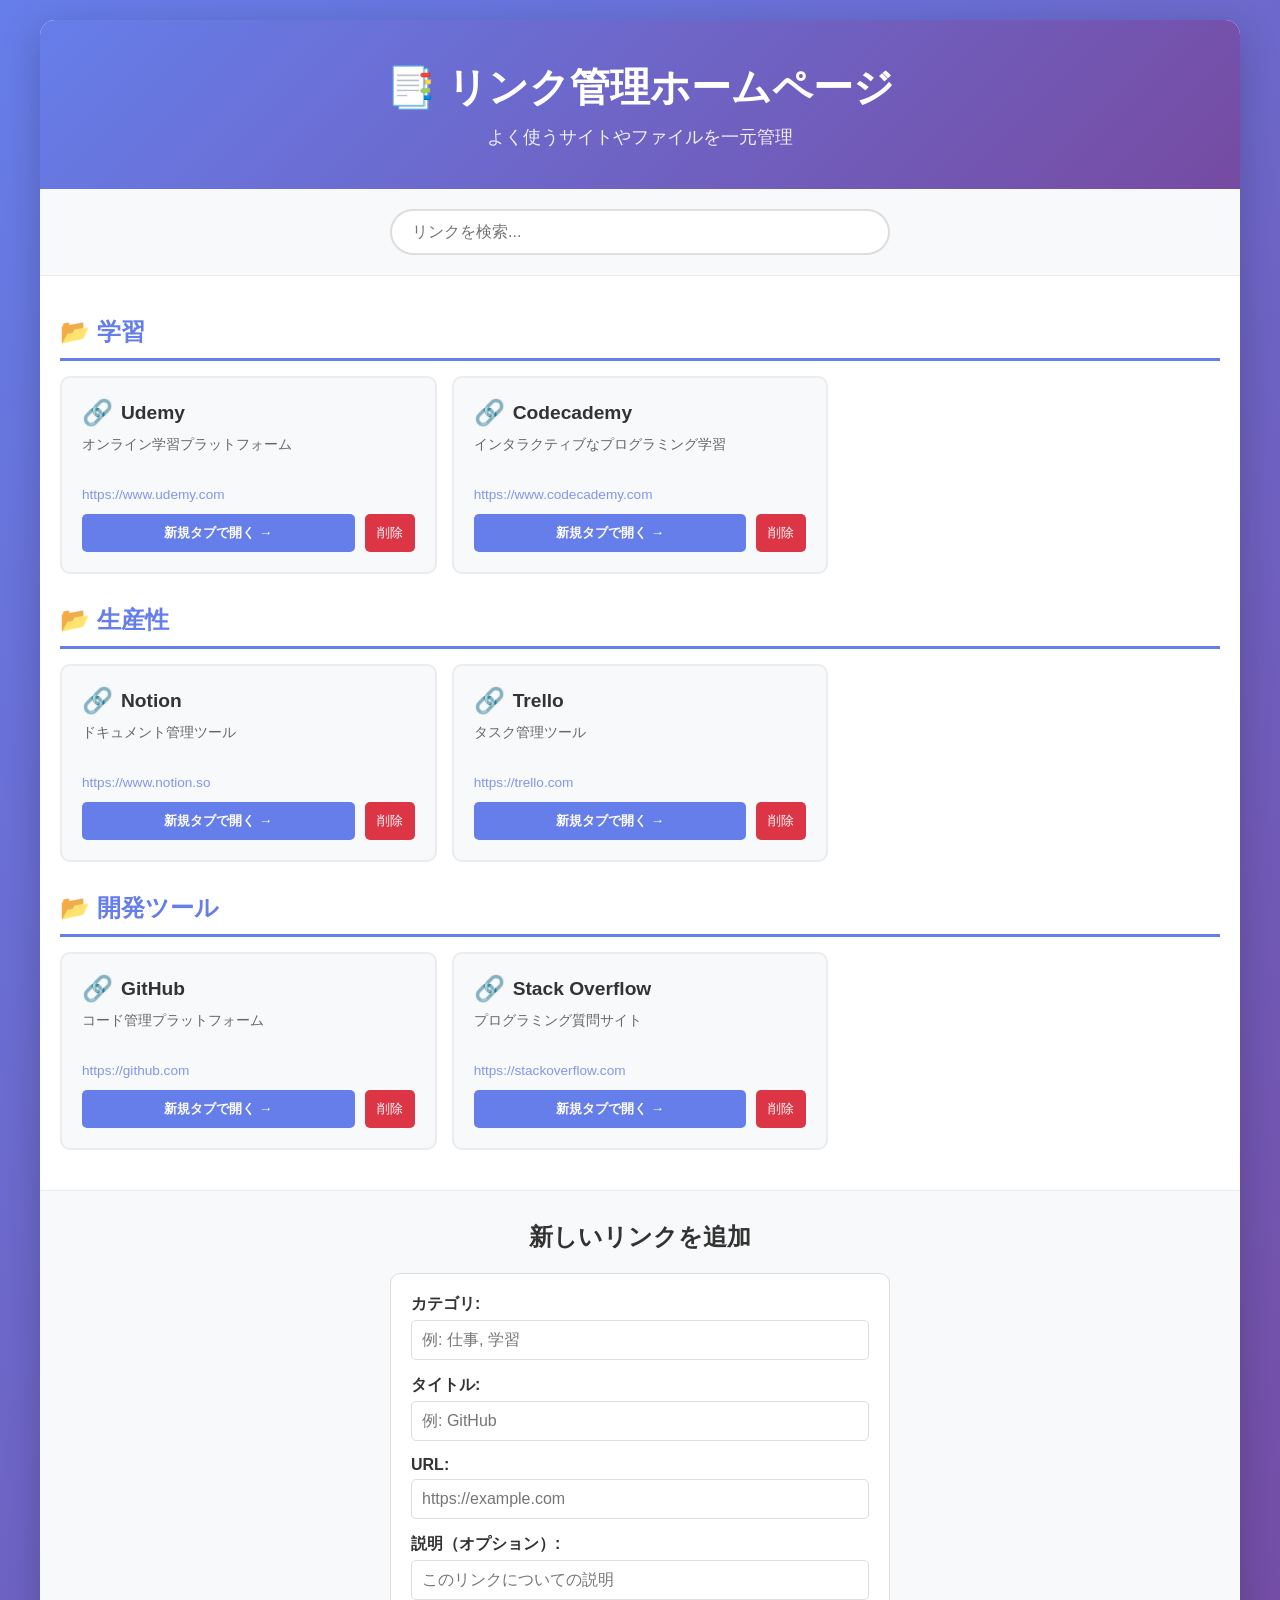
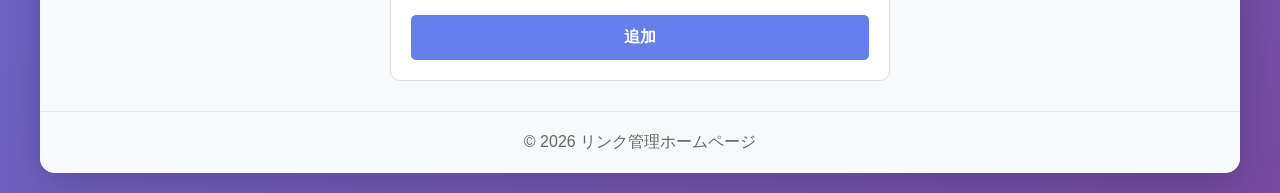
==== index.html @ 40111d93 "Add files via upload" ====
<!DOCTYPE html>
<html lang="ja">
<head>
    <meta charset="UTF-8">
    <meta name="viewport" content="width=device-width, initial-scale=1.0">
    <title>リンク管理ホームページ</title>
    <link rel="stylesheet" href="styles.css">
</head>
<body>
    <div class="container">
        <!-- ヘッダー -->
        <header class="header">
            <h1>📑 リンク管理ホームページ</h1>
            <p class="subtitle">よく使うサイトやファイルを一元管理</p>
        </header>

        <!-- 検索バー -->
        <div class="search-bar">
            <input 
                type="text" 
                id="searchInput" 
                placeholder="リンクを検索..."
                class="search-input"
            >
        </div>

        <!-- リンク一覧 -->
        <main class="main-content">
            <div id="linkContainer" class="link-container">
                <!-- カテゴリごとのリンクがここに表示されます -->
            </div>
        </main>

        <!-- リンク追加フォーム -->
        <section class="add-link-section">
            <h2>新しいリンクを追加</h2>
            <form id="addLinkForm" class="add-link-form">
                <div class="form-group">
                    <label for="category">カテゴリ:</label>
                    <input type="text" id="category" placeholder="例: 仕事, 学習" required>
                </div>
                <div class="form-group">
                    <label for="title">タイトル:</label>
                    <input type="text" id="title" placeholder="例: GitHub" required>
                </div>
                <div class="form-group">
                    <label for="url">URL:</label>
                    <input type="url" id="url" placeholder="https://example.com" required>
                </div>
                <div class="form-group">
                    <label for="description">説明（オプション）:</label>
                    <input type="text" id="description" placeholder="このリンクについての説明">
                </div>
                <button type="submit" class="btn-add">追加</button>
            </form>
        </section>

        <!-- フッター -->
        <footer class="footer">
            <p>&copy; 2026 リンク管理ホームページ</p>
        </footer>
    </div>

    <script src="script.js"></script>
</body>
</html>
---- styles.css ----
* {
    margin: 0;
    padding: 0;
    box-sizing: border-box;
}

body {
    font-family: 'Segoe UI', Tahoma, Geneva, Verdana, sans-serif;
    background: linear-gradient(135deg, #667eea 0%, #764ba2 100%);
    min-height: 100vh;
    padding: 20px;
}

.container {
    max-width: 1200px;
    margin: 0 auto;
    background: white;
    border-radius: 15px;
    box-shadow: 0 10px 40px rgba(0, 0, 0, 0.2);
    overflow: hidden;
}

/* ヘッダー */
.header {
    background: linear-gradient(135deg, #667eea 0%, #764ba2 100%);
    color: white;
    padding: 40px 20px;
    text-align: center;
}

.header h1 {
    font-size: 2.5em;
    margin-bottom: 10px;
}

.subtitle {
    font-size: 1.1em;
    opacity: 0.9;
}

/* 検索バー */
.search-bar {
    padding: 20px;
    background: #f8f9fa;
    border-bottom: 1px solid #e9ecef;
    display: flex;
    justify-content: center;
}

.search-input {
    width: 100%;
    max-width: 500px;
    padding: 12px 20px;
    border: 2px solid #ddd;
    border-radius: 25px;
    font-size: 1em;
    transition: border-color 0.3s;
}

.search-input:focus {
    outline: none;
    border-color: #667eea;
}

/* メインコンテンツ */
.main-content {
    padding: 40px 20px;
    min-height: 300px;
}

.link-container {
    display: grid;
    gap: 30px;
}

/* カテゴリセクション */
.category-section {
    animation: slideIn 0.3s ease-out;
}

@keyframes slideIn {
    from {
        opacity: 0;
        transform: translateY(10px);
    }
    to {
        opacity: 1;
        transform: translateY(0);
    }
}

.category-title {
    color: #667eea;
    font-size: 1.5em;
    margin-bottom: 15px;
    padding-bottom: 10px;
    border-bottom: 3px solid #667eea;
}

.links-grid {
    display: grid;
    grid-template-columns: repeat(auto-fill, minmax(280px, 1fr));
    gap: 15px;
}

/* リンクカード */
.link-card {
    background: #f8f9fa;
    border: 2px solid #e9ecef;
    border-radius: 10px;
    padding: 20px;
    transition: all 0.3s ease;
    cursor: pointer;
}

.link-card:hover {
    border-color: #667eea;
    box-shadow: 0 5px 15px rgba(102, 126, 234, 0.2);
    transform: translateY(-3px);
}

.link-card a {
    text-decoration: none;
    color: inherit;
}

.link-title {
    font-size: 1.2em;
    font-weight: bold;
    color: #333;
    margin-bottom: 8px;
    display: flex;
    align-items: center;
    gap: 8px;
}

.link-title::before {
    content: "🔗";
    font-size: 1.3em;
}

.link-description {
    color: #666;
    font-size: 0.9em;
    margin-bottom: 12px;
    min-height: 40px;
}

.link-url {
    color: #667eea;
    font-size: 0.85em;
    word-break: break-all;
    margin-bottom: 12px;
    opacity: 0.8;
}

.link-actions {
    display: flex;
    gap: 10px;
    margin-top: 12px;
}

.btn-open {
    flex: 1;
    padding: 10px;
    background: #667eea;
    color: white;
    border: none;
    border-radius: 5px;
    cursor: pointer;
    font-weight: bold;
    transition: background 0.3s;
}

.btn-open:hover {
    background: #764ba2;
}

.btn-delete {
    padding: 10px 12px;
    background: #dc3545;
    color: white;
    border: none;
    border-radius: 5px;
    cursor: pointer;
    transition: background 0.3s;
}

.btn-delete:hover {
    background: #c82333;
}

/* リンク追加セクション */
.add-link-section {
    background: #f8f9fa;
    padding: 30px 20px;
    border-top: 1px solid #e9ecef;
}

.add-link-section h2 {
    color: #333;
    margin-bottom: 20px;
    text-align: center;
}

.add-link-form {
    max-width: 500px;
    margin: 0 auto;
    background: white;
    padding: 20px;
    border-radius: 10px;
    border: 1px solid #ddd;
}

.form-group {
    margin-bottom: 15px;
}

.form-group label {
    display: block;
    margin-bottom: 5px;
    color: #333;
    font-weight: bold;
}

.form-group input {
    width: 100%;
    padding: 10px;
    border: 1px solid #ddd;
    border-radius: 5px;
    font-size: 1em;
}

.form-group input:focus {
    outline: none;
    border-color: #667eea;
    box-shadow: 0 0 5px rgba(102, 126, 234, 0.2);
}

.btn-add {
    width: 100%;
    padding: 12px;
    background: #667eea;
    color: white;
    border: none;
    border-radius: 5px;
    font-size: 1em;
    font-weight: bold;
    cursor: pointer;
    transition: background 0.3s;
}

.btn-add:hover {
    background: #764ba2;
}

/* フッター */
.footer {
    background: #f8f9fa;
    text-align: center;
    padding: 20px;
    color: #666;
    border-top: 1px solid #e9ecef;
}

/* 空状態 */
.empty-state {
    text-align: center;
    padding: 60px 20px;
    color: #999;
}

.empty-state p {
    font-size: 1.1em;
    margin-bottom: 20px;
}

/* レスポンシブ */
@media (max-width: 768px) {
    .header h1 {
        font-size: 1.8em;
    }

    .links-grid {
        grid-template-columns: 1fr;
    }

    .add-link-form {
        padding: 15px;
    }
}
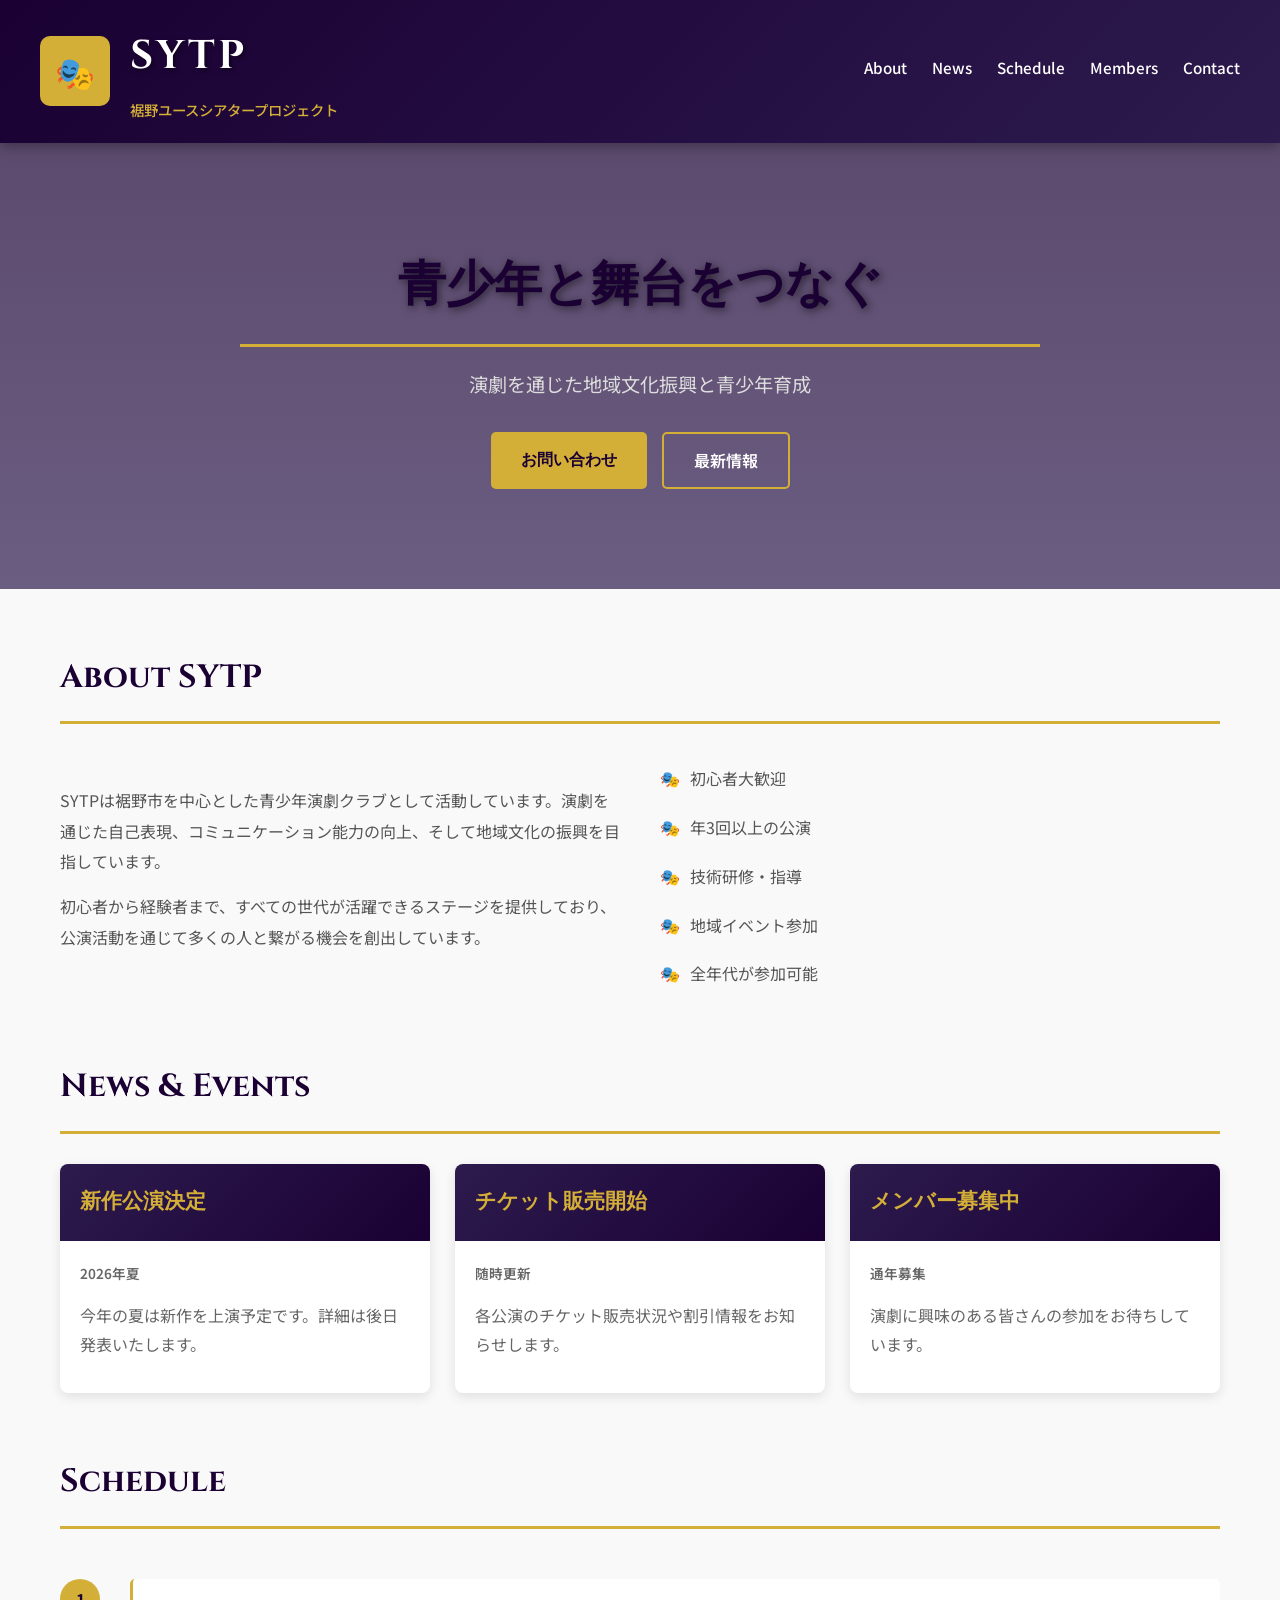
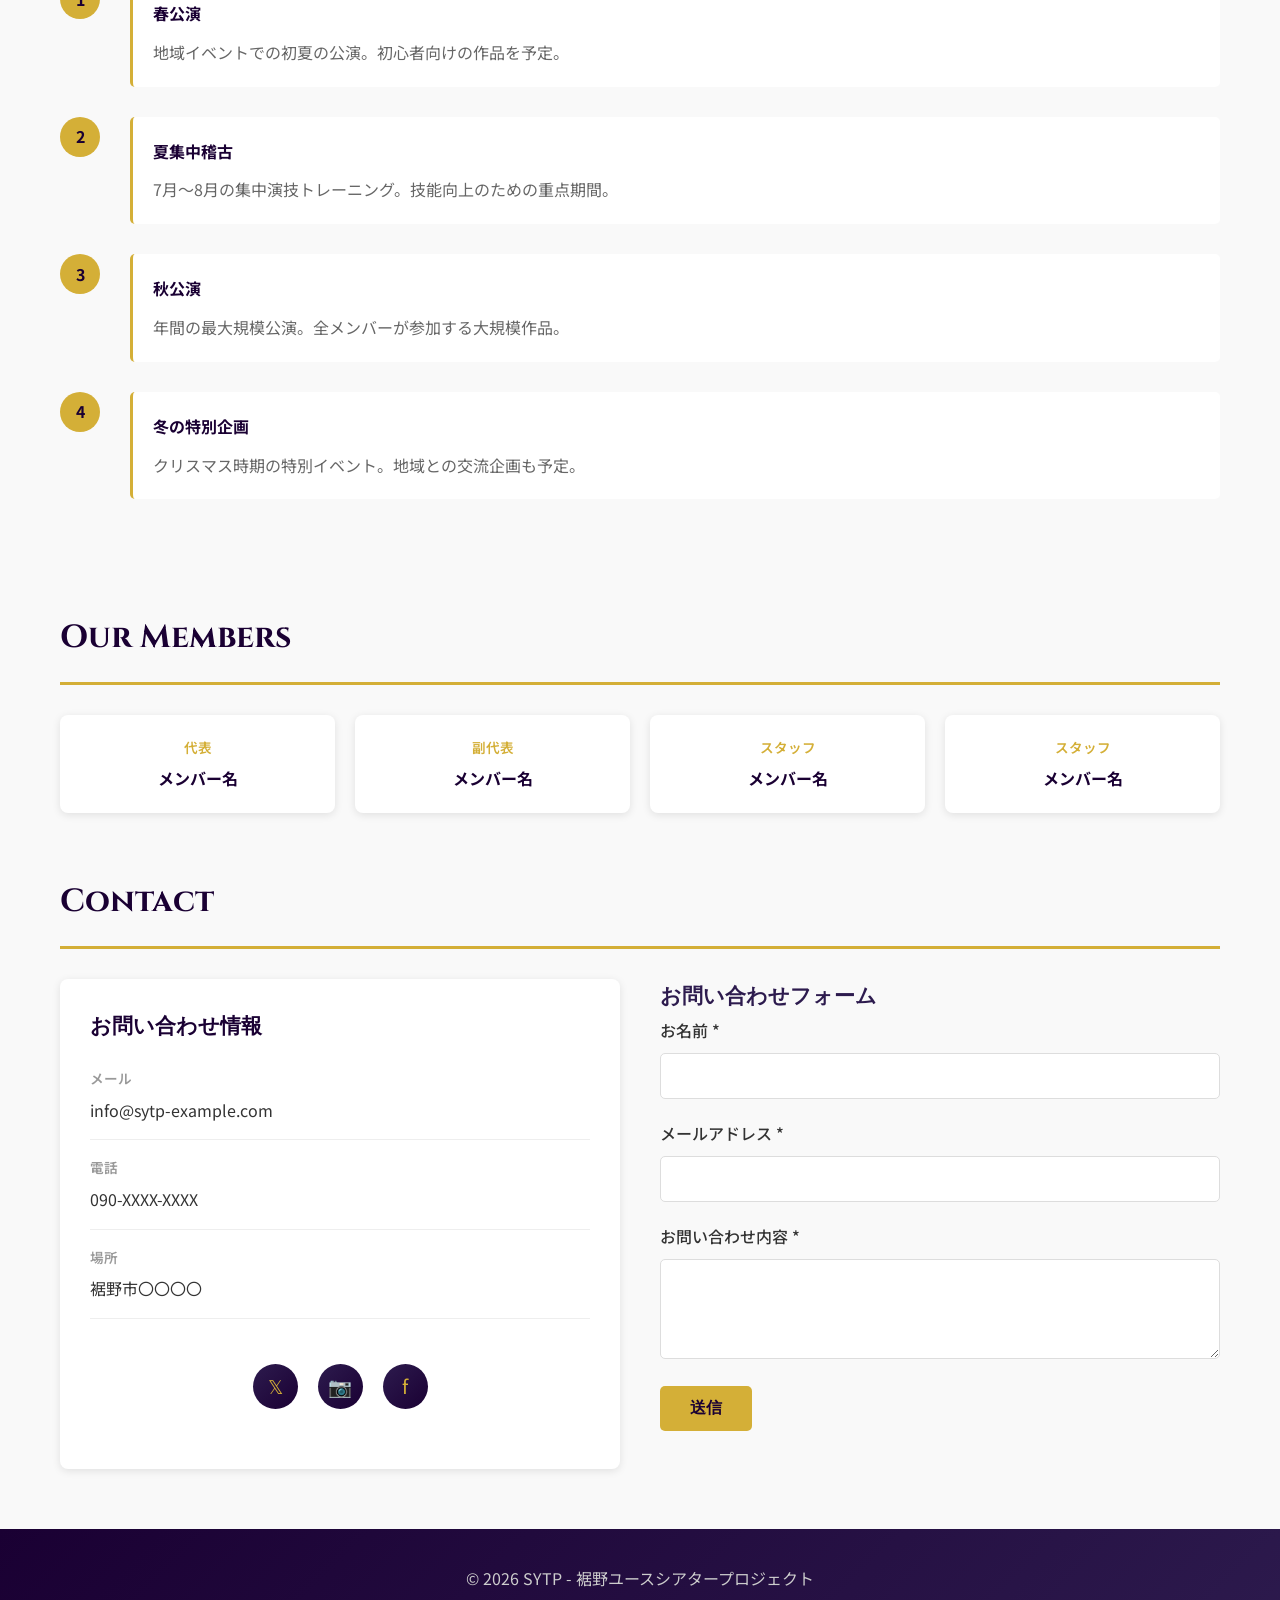
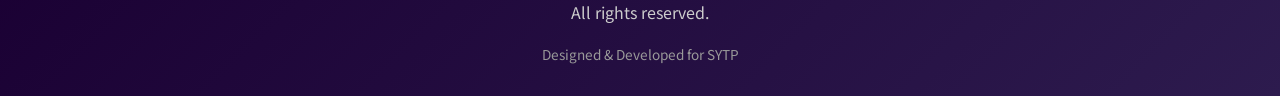
==== commit f66e1719: "Deploy SYTP homepage as index.html for GitHub Pages Co-authored-by: Copilot <223556219+Copilot@users" ====
--- a/index.html
+++ b/index.html
@@ -1,66 +1,700 @@
 <!DOCTYPE html>
 <html lang="ja">
 <head>
-    <meta charset="UTF-8">
-    <meta name="viewport" content="width=device-width, initial-scale=1.0">
-    <title>リンク管理ホームページ</title>
-    <link rel="stylesheet" href="styles.css">
+  <meta charset="UTF-8">
+  <meta name="viewport" content="width=device-width, initial-scale=1.0">
+  <title>SYTP - 裾野ユースシアタープロジェクト</title>
+  <link href="https://fonts.googleapis.com/css2?family=Cinzel:wght@600;700;900&family=Noto+Sans+JP:wght@300;400;500;700&display=swap" rel="stylesheet">
+  <style>
+    * {
+      margin: 0;
+      padding: 0;
+      box-sizing: border-box;
+    }
+
+    body {
+      font-family: 'Noto Sans JP', sans-serif;
+      line-height: 1.8;
+      color: #333;
+      background: #f9f9f9;
+    }
+
+    /* ==================== HEADER ==================== */
+    header {
+      background: linear-gradient(135deg, #1a0033 0%, #2d1b4e 100%);
+      color: #fff;
+      padding: 20px;
+      box-shadow: 0 4px 12px rgba(0, 0, 0, 0.3);
+      position: sticky;
+      top: 0;
+      z-index: 100;
+    }
+
+    .header-container {
+      max-width: 1200px;
+      margin: 0 auto;
+      display: flex;
+      align-items: center;
+      justify-content: space-between;
+      gap: 30px;
+    }
+
+    .header-logo-section {
+      display: flex;
+      align-items: center;
+      gap: 20px;
+      flex: 1;
+    }
+
+    .header-logo {
+      width: 70px;
+      height: 70px;
+      border-radius: 10px;
+      border: 3px solid #d4af37;
+      object-fit: cover;
+      box-shadow: 0 0 15px rgba(212, 175, 55, 0.3);
+    }
+
+    .header-title h1 {
+      font-family: 'Cinzel', serif;
+      font-size: 2.5rem;
+      margin: 0;
+      letter-spacing: 3px;
+      text-shadow: 2px 2px 4px rgba(0, 0, 0, 0.5);
+    }
+
+    .header-title .subtitle {
+      font-size: 0.9rem;
+      color: #d4af37;
+      margin: 5px 0 0;
+      font-weight: 500;
+    }
+
+    nav {
+      display: flex;
+      gap: 25px;
+    }
+
+    nav a {
+      color: #fff;
+      text-decoration: none;
+      font-size: 0.95rem;
+      font-weight: 500;
+      transition: color 0.3s ease;
+      border-bottom: 2px solid transparent;
+      padding-bottom: 5px;
+    }
+
+    nav a:hover {
+      color: #d4af37;
+      border-bottom-color: #d4af37;
+    }
+
+    /* ==================== HERO SECTION ==================== */
+    .hero {
+      background: linear-gradient(rgba(26, 0, 51, 0.7), rgba(45, 27, 78, 0.7)), 
+                  url('https://via.placeholder.com/1920x1080') center/cover;
+      color: #fff;
+      padding: 100px 20px;
+      text-align: center;
+    }
+
+    .hero-content {
+      max-width: 800px;
+      margin: 0 auto;
+    }
+
+    .hero h2 {
+      font-family: 'Cinzel', serif;
+      font-size: 3rem;
+      margin-bottom: 20px;
+      text-shadow: 2px 2px 8px rgba(0, 0, 0, 0.6);
+    }
+
+    .hero p {
+      font-size: 1.2rem;
+      margin-bottom: 30px;
+      color: #ddd;
+    }
+
+    .cta-buttons {
+      display: flex;
+      gap: 15px;
+      justify-content: center;
+      flex-wrap: wrap;
+    }
+
+    .btn {
+      padding: 12px 30px;
+      font-size: 1rem;
+      border: none;
+      border-radius: 5px;
+      cursor: pointer;
+      transition: all 0.3s ease;
+      font-weight: 600;
+      text-decoration: none;
+      display: inline-block;
+    }
+
+    .btn-primary {
+      background: #d4af37;
+      color: #1a0033;
+    }
+
+    .btn-primary:hover {
+      background: #e5c158;
+      transform: translateY(-2px);
+      box-shadow: 0 5px 15px rgba(212, 175, 55, 0.4);
+    }
+
+    .btn-secondary {
+      background: transparent;
+      color: #fff;
+      border: 2px solid #d4af37;
+    }
+
+    .btn-secondary:hover {
+      background: #d4af37;
+      color: #1a0033;
+    }
+
+    /* ==================== MAIN CONTENT ==================== */
+    main {
+      max-width: 1200px;
+      margin: 60px auto;
+      padding: 0 20px;
+    }
+
+    section {
+      margin-bottom: 60px;
+    }
+
+    h2 {
+      font-family: 'Cinzel', serif;
+      font-size: 2rem;
+      color: #1a0033;
+      margin-bottom: 30px;
+      padding-bottom: 15px;
+      border-bottom: 3px solid #d4af37;
+    }
+
+    h3 {
+      font-family: 'Cinzel', serif;
+      font-size: 1.3rem;
+      color: #2d1b4e;
+      margin-top: 0;
+    }
+
+    /* ==================== ABOUT SECTION ==================== */
+    .about-container {
+      display: grid;
+      grid-template-columns: 1fr 1fr;
+      gap: 40px;
+      align-items: center;
+    }
+
+    .about-text p {
+      margin-bottom: 15px;
+      color: #555;
+      line-height: 1.9;
+    }
+
+    .about-features {
+      list-style: none;
+    }
+
+    .about-features li {
+      padding: 10px 0;
+      padding-left: 30px;
+      position: relative;
+      color: #555;
+    }
+
+    .about-features li:before {
+      content: "🎭";
+      position: absolute;
+      left: 0;
+    }
+
+    /* ==================== NEWS/EVENTS SECTION ==================== */
+    .card-grid {
+      display: grid;
+      grid-template-columns: repeat(auto-fit, minmax(300px, 1fr));
+      gap: 25px;
+    }
+
+    .card {
+      background: #fff;
+      border-radius: 8px;
+      overflow: hidden;
+      box-shadow: 0 4px 12px rgba(0, 0, 0, 0.1);
+      transition: transform 0.3s ease, box-shadow 0.3s ease;
+    }
+
+    .card:hover {
+      transform: translateY(-5px);
+      box-shadow: 0 8px 20px rgba(0, 0, 0, 0.15);
+    }
+
+    .card-header {
+      background: linear-gradient(135deg, #2d1b4e 0%, #1a0033 100%);
+      color: #d4af37;
+      padding: 20px;
+      min-height: 60px;
+      display: flex;
+      align-items: center;
+    }
+
+    .card-header h3 {
+      color: #d4af37;
+      margin: 0;
+    }
+
+    .card-body {
+      padding: 20px;
+    }
+
+    .card-body p {
+      color: #666;
+      margin-bottom: 15px;
+    }
+
+    .card-date {
+      font-size: 0.85rem;
+      color: #999;
+      font-weight: 600;
+    }
+
+    /* ==================== SCHEDULE/TIMELINE ==================== */
+    .timeline {
+      position: relative;
+      padding: 20px 0;
+    }
+
+    .timeline-item {
+      display: flex;
+      margin-bottom: 30px;
+      position: relative;
+    }
+
+    .timeline-marker {
+      width: 40px;
+      height: 40px;
+      background: #d4af37;
+      border-radius: 50%;
+      display: flex;
+      align-items: center;
+      justify-content: center;
+      color: #1a0033;
+      font-weight: bold;
+      flex-shrink: 0;
+      margin-right: 30px;
+    }
+
+    .timeline-content {
+      flex: 1;
+      background: #fff;
+      padding: 20px;
+      border-radius: 5px;
+      border-left: 3px solid #d4af37;
+    }
+
+    .timeline-content h4 {
+      color: #1a0033;
+      margin-bottom: 10px;
+    }
+
+    .timeline-content p {
+      color: #666;
+      margin: 0;
+    }
+
+    /* ==================== MEMBERS SECTION ==================== */
+    .members-grid {
+      display: grid;
+      grid-template-columns: repeat(auto-fit, minmax(200px, 1fr));
+      gap: 20px;
+    }
+
+    .member-card {
+      text-align: center;
+      background: #fff;
+      padding: 20px;
+      border-radius: 8px;
+      box-shadow: 0 2px 8px rgba(0, 0, 0, 0.1);
+    }
+
+    .member-card .role {
+      color: #d4af37;
+      font-size: 0.85rem;
+      font-weight: 600;
+      margin-bottom: 5px;
+    }
+
+    .member-card h4 {
+      color: #1a0033;
+      margin: 0;
+    }
+
+    /* ==================== CONTACT SECTION ==================== */
+    .contact-container {
+      display: grid;
+      grid-template-columns: 1fr 1fr;
+      gap: 40px;
+    }
+
+    .contact-info {
+      background: #fff;
+      padding: 30px;
+      border-radius: 8px;
+      box-shadow: 0 2px 8px rgba(0, 0, 0, 0.1);
+    }
+
+    .contact-info h3 {
+      color: #1a0033;
+      margin-bottom: 20px;
+    }
+
+    .contact-item {
+      margin-bottom: 15px;
+      padding-bottom: 15px;
+      border-bottom: 1px solid #eee;
+    }
+
+    .contact-item:last-child {
+      border-bottom: none;
+    }
+
+    .contact-label {
+      color: #999;
+      font-size: 0.85rem;
+      text-transform: uppercase;
+      font-weight: 600;
+    }
+
+    .contact-value {
+      color: #333;
+      margin-top: 5px;
+    }
+
+    .form-group {
+      margin-bottom: 20px;
+    }
+
+    label {
+      display: block;
+      color: #333;
+      margin-bottom: 8px;
+      font-weight: 500;
+    }
+
+    input[type="text"],
+    input[type="email"],
+    textarea {
+      width: 100%;
+      padding: 10px;
+      border: 1px solid #ddd;
+      border-radius: 5px;
+      font-family: 'Noto Sans JP', sans-serif;
+      font-size: 1rem;
+    }
+
+    textarea {
+      resize: vertical;
+      min-height: 100px;
+    }
+
+    input:focus,
+    textarea:focus {
+      outline: none;
+      border-color: #d4af37;
+      box-shadow: 0 0 5px rgba(212, 175, 55, 0.3);
+    }
+
+    /* ==================== SOCIAL SECTION ==================== */
+    .social-links {
+      display: flex;
+      gap: 20px;
+      justify-content: center;
+      padding: 30px 0;
+    }
+
+    .social-links a {
+      width: 45px;
+      height: 45px;
+      background: linear-gradient(135deg, #2d1b4e 0%, #1a0033 100%);
+      color: #d4af37;
+      border-radius: 50%;
+      display: flex;
+      align-items: center;
+      justify-content: center;
+      text-decoration: none;
+      font-size: 1.2rem;
+      transition: all 0.3s ease;
+    }
+
+    .social-links a:hover {
+      background: #d4af37;
+      color: #1a0033;
+      transform: translateY(-3px);
+    }
+
+    /* ==================== FOOTER ==================== */
+    footer {
+      background: linear-gradient(135deg, #1a0033 0%, #2d1b4e 100%);
+      color: #fff;
+      text-align: center;
+      padding: 30px 20px;
+      margin-top: 60px;
+    }
+
+    footer p {
+      margin: 5px 0;
+      color: #ccc;
+    }
+
+    .footer-credit {
+      font-size: 0.85rem;
+      margin-top: 15px;
+      color: #999;
+    }
+
+    /* ==================== RESPONSIVE ==================== */
+    @media (max-width: 768px) {
+      .header-container {
+        flex-direction: column;
+        text-align: center;
+      }
+
+      nav {
+        flex-wrap: wrap;
+        justify-content: center;
+      }
+
+      .hero h2 {
+        font-size: 2rem;
+      }
+
+      .about-container,
+      .contact-container {
+        grid-template-columns: 1fr;
+      }
+
+      h2 {
+        font-size: 1.5rem;
+      }
+    }
+  </style>
 </head>
 <body>
-    <div class="container">
-        <!-- ヘッダー -->
-        <header class="header">
-            <h1>📑 リンク管理ホームページ</h1>
-            <p class="subtitle">よく使うサイトやファイルを一元管理</p>
-        </header>
-
-        <!-- 検索バー -->
-        <div class="search-bar">
-            <input 
-                type="text" 
-                id="searchInput" 
-                placeholder="リンクを検索..."
-                class="search-input"
-            >
-        </div>
-
-        <!-- リンク一覧 -->
-        <main class="main-content">
-            <div id="linkContainer" class="link-container">
-                <!-- カテゴリごとのリンクがここに表示されます -->
+  <!-- ==================== HEADER ==================== -->
+  <header>
+    <div class="header-container">
+      <div class="header-logo-section">
+        <div style="width: 70px; height: 70px; border-radius: 10px; border: 3px solid #d4af37; background: #d4af37; display: flex; align-items: center; justify-content: center; color: #1a0033; font-weight: bold; font-size: 2rem;">🎭</div>
+        <div class="header-title">
+          <h1>SYTP</h1>
+          <p class="subtitle">裾野ユースシアタープロジェクト</p>
+        </div>
+      </div>
+      <nav>
+        <a href="#about">About</a>
+        <a href="#news">News</a>
+        <a href="#schedule">Schedule</a>
+        <a href="#members">Members</a>
+        <a href="#contact">Contact</a>
+      </nav>
+    </div>
+  </header>
+
+  <!-- ==================== HERO SECTION ==================== -->
+  <section class="hero">
+    <div class="hero-content">
+      <h2>青少年と舞台をつなぐ</h2>
+      <p>演劇を通じた地域文化振興と青少年育成</p>
+      <div class="cta-buttons">
+        <button class="btn btn-primary" onclick="document.getElementById('contact').scrollIntoView({behavior: 'smooth'})">
+          お問い合わせ
+        </button>
+        <a href="#news" class="btn btn-secondary">最新情報</a>
+      </div>
+    </div>
+  </section>
+
+  <!-- ==================== MAIN CONTENT ==================== -->
+  <main>
+    <!-- ABOUT SECTION -->
+    <section id="about">
+      <h2>About SYTP</h2>
+      <div class="about-container">
+        <div class="about-text">
+          <p>SYTPは裾野市を中心とした青少年演劇クラブとして活動しています。演劇を通じた自己表現、コミュニケーション能力の向上、そして地域文化の振興を目指しています。</p>
+          <p>初心者から経験者まで、すべての世代が活躍できるステージを提供しており、公演活動を通じて多くの人と繋がる機会を創出しています。</p>
+        </div>
+        <div>
+          <ul class="about-features">
+            <li>初心者大歓迎</li>
+            <li>年3回以上の公演</li>
+            <li>技術研修・指導</li>
+            <li>地域イベント参加</li>
+            <li>全年代が参加可能</li>
+          </ul>
+        </div>
+      </div>
+    </section>
+
+    <!-- NEWS SECTION -->
+    <section id="news">
+      <h2>News & Events</h2>
+      <div class="card-grid">
+        <div class="card">
+          <div class="card-header">
+            <h3>新作公演決定</h3>
+          </div>
+          <div class="card-body">
+            <p class="card-date">2026年夏</p>
+            <p>今年の夏は新作を上演予定です。詳細は後日発表いたします。</p>
+          </div>
+        </div>
+
+        <div class="card">
+          <div class="card-header">
+            <h3>チケット販売開始</h3>
+          </div>
+          <div class="card-body">
+            <p class="card-date">随時更新</p>
+            <p>各公演のチケット販売状況や割引情報をお知らせします。</p>
+          </div>
+        </div>
+
+        <div class="card">
+          <div class="card-header">
+            <h3>メンバー募集中</h3>
+          </div>
+          <div class="card-body">
+            <p class="card-date">通年募集</p>
+            <p>演劇に興味のある皆さんの参加をお待ちしています。</p>
+          </div>
+        </div>
+      </div>
+    </section>
+
+    <!-- SCHEDULE SECTION -->
+    <section id="schedule">
+      <h2>Schedule</h2>
+      <div class="timeline">
+        <div class="timeline-item">
+          <div class="timeline-marker">1</div>
+          <div class="timeline-content">
+            <h4>春公演</h4>
+            <p>地域イベントでの初夏の公演。初心者向けの作品を予定。</p>
+          </div>
+        </div>
+
+        <div class="timeline-item">
+          <div class="timeline-marker">2</div>
+          <div class="timeline-content">
+            <h4>夏集中稽古</h4>
+            <p>7月～8月の集中演技トレーニング。技能向上のための重点期間。</p>
+          </div>
+        </div>
+
+        <div class="timeline-item">
+          <div class="timeline-marker">3</div>
+          <div class="timeline-content">
+            <h4>秋公演</h4>
+            <p>年間の最大規模公演。全メンバーが参加する大規模作品。</p>
+          </div>
+        </div>
+
+        <div class="timeline-item">
+          <div class="timeline-marker">4</div>
+          <div class="timeline-content">
+            <h4>冬の特別企画</h4>
+            <p>クリスマス時期の特別イベント。地域との交流企画も予定。</p>
+          </div>
+        </div>
+      </div>
+    </section>
+
+    <!-- MEMBERS SECTION -->
+    <section id="members">
+      <h2>Our Members</h2>
+      <div class="members-grid">
+        <div class="member-card">
+          <div class="role">代表</div>
+          <h4>メンバー名</h4>
+        </div>
+
+        <div class="member-card">
+          <div class="role">副代表</div>
+          <h4>メンバー名</h4>
+        </div>
+
+        <div class="member-card">
+          <div class="role">スタッフ</div>
+          <h4>メンバー名</h4>
+        </div>
+
+        <div class="member-card">
+          <div class="role">スタッフ</div>
+          <h4>メンバー名</h4>
+        </div>
+      </div>
+    </section>
+
+    <!-- CONTACT SECTION -->
+    <section id="contact">
+      <h2>Contact</h2>
+      <div class="contact-container">
+        <div class="contact-info">
+          <h3>お問い合わせ情報</h3>
+          <div class="contact-item">
+            <div class="contact-label">メール</div>
+            <div class="contact-value">info@sytp-example.com</div>
+          </div>
+          <div class="contact-item">
+            <div class="contact-label">電話</div>
+            <div class="contact-value">090-XXXX-XXXX</div>
+          </div>
+          <div class="contact-item">
+            <div class="contact-label">場所</div>
+            <div class="contact-value">裾野市〇〇〇〇</div>
+          </div>
+          <div class="social-links">
+            <a href="#" title="Twitter">𝕏</a>
+            <a href="#" title="Instagram">📷</a>
+            <a href="#" title="Facebook">f</a>
+          </div>
+        </div>
+
+        <div>
+          <h3>お問い合わせフォーム</h3>
+          <form>
+            <div class="form-group">
+              <label>お名前 *</label>
+              <input type="text" required>
             </div>
-        </main>
-
-        <!-- リンク追加フォーム -->
-        <section class="add-link-section">
-            <h2>新しいリンクを追加</h2>
-            <form id="addLinkForm" class="add-link-form">
-                <div class="form-group">
-                    <label for="category">カテゴリ:</label>
-                    <input type="text" id="category" placeholder="例: 仕事, 学習" required>
-                </div>
-                <div class="form-group">
-                    <label for="title">タイトル:</label>
-                    <input type="text" id="title" placeholder="例: GitHub" required>
-                </div>
-                <div class="form-group">
-                    <label for="url">URL:</label>
-                    <input type="url" id="url" placeholder="https://example.com" required>
-                </div>
-                <div class="form-group">
-                    <label for="description">説明（オプション）:</label>
-                    <input type="text" id="description" placeholder="このリンクについての説明">
-                </div>
-                <button type="submit" class="btn-add">追加</button>
-            </form>
-        </section>
-
-        <!-- フッター -->
-        <footer class="footer">
-            <p>&copy; 2026 リンク管理ホームページ</p>
-        </footer>
-    </div>
-
-    <script src="script.js"></script>
+            <div class="form-group">
+              <label>メールアドレス *</label>
+              <input type="email" required>
+            </div>
+            <div class="form-group">
+              <label>お問い合わせ内容 *</label>
+              <textarea required></textarea>
+            </div>
+            <button type="submit" class="btn btn-primary">送信</button>
+          </form>
+        </div>
+      </div>
+    </section>
+  </main>
+
+  <!-- ==================== FOOTER ==================== -->
+  <footer>
+    <p>&copy; 2026 SYTP - 裾野ユースシアタープロジェクト</p>
+    <p>All rights reserved.</p>
+    <div class="footer-credit">Designed & Developed for SYTP</div>
+  </footer>
 </body>
 </html>
